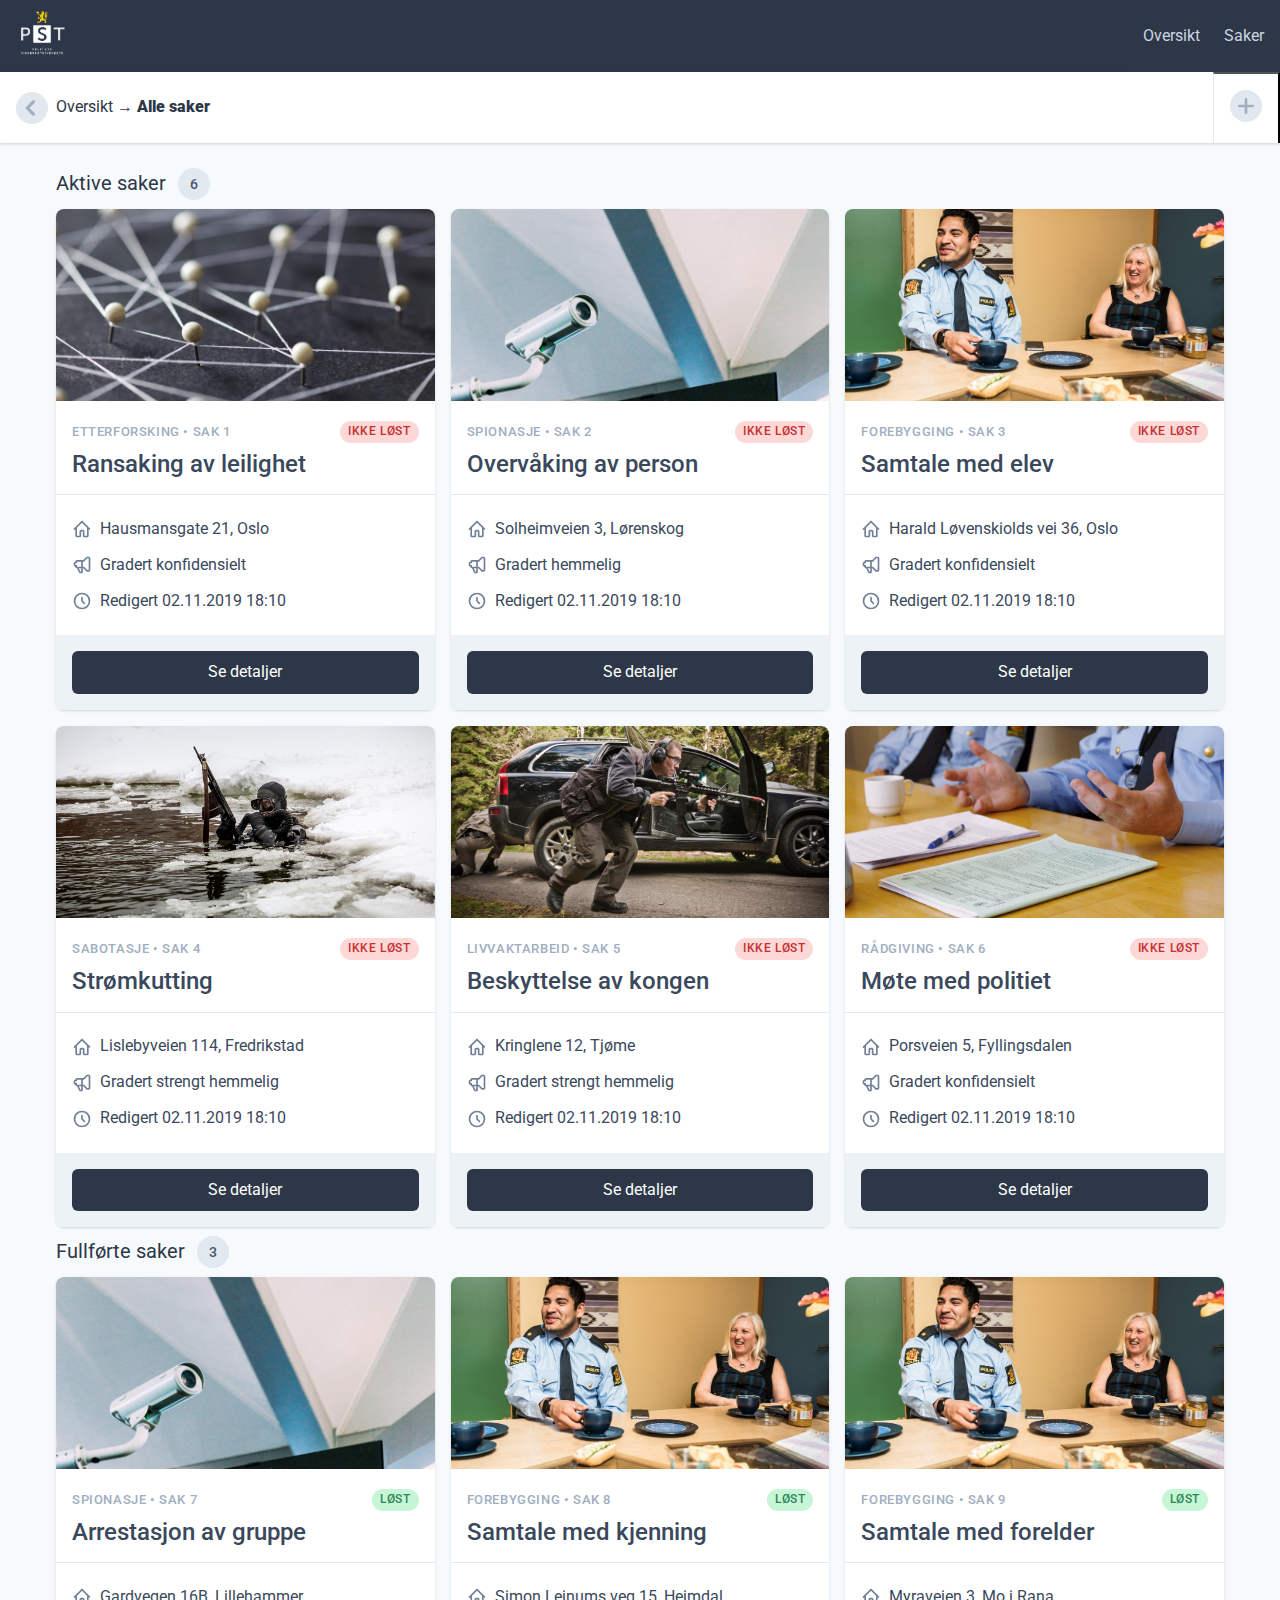
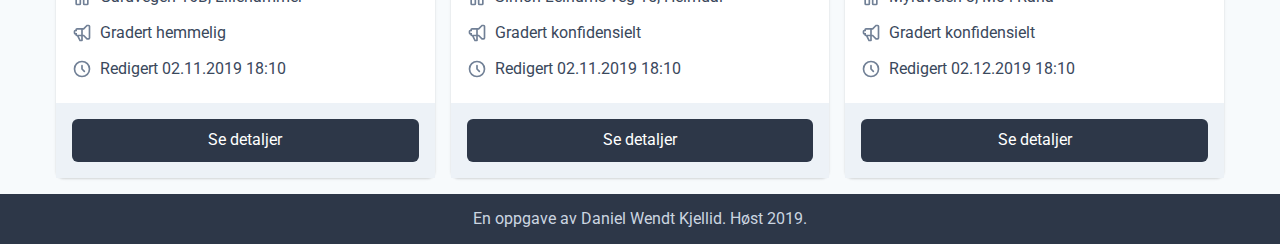
==== cards.html @ fc34767d "Startet adding function to cards.html" ====
<!DOCTYPE html>
<html lang="en">
    <head>
        <meta charset="UTF-8">
        <meta name="viewport" content="width=device-width, initial-scale=1.0">
        <meta http-equiv="X-UA-Compatible" content="ie=edge">
        <title>PST</title>
        <link href="https://fonts.googleapis.com/css?family=Roboto:400,500,700&display=swap" rel="stylesheet">
        <link rel="stylesheet" href="css/style.css">
        <script src="scripts/jquery.js"></script>
    </head>
    <body class="cases">
        <header class="header">
            <!-- navbar created by DOM -->
        </header>
        <main>
            <div class="toolbar flex items-center justify-between">

            </div>
            <section class="container">
                <div class="flex items-center">
                    <h1 class="section-title">Aktive saker</h1>
                    <span class="section-count count-not-solved"><!-- count created by DOM --></span>
                </div>
                <div id="not-solved" class="grid not-solved">
                    <!-- cards created by DOM -->
                </div>
            </section>
            <section class="container">
                <div class="flex items-center">
                    <h1 class="section-title">Fullførte saker</h1>
                    <span class="section-count count-solved"><!-- count created by DOM --></span>
                </div>
                <div id="solved" class="grid solved">
                    <!-- cards created by DOM -->
                </div>
            </section>
        </main>
        <footer class="footer">
            <!-- footer created by DOM -->
        </footer>
        <script type="module" defer src="template-loader.js"></script>
        <script type="module" defer src="init.js"></script>
        <script src="scripts/utilities/menuToggle.js"></script>
    </body>
</html>
---- css/style.css ----
/*! normalize.css v8.0.1 | MIT License | github.com/necolas/normalize.css */

/* Document
   ========================================================================== */

/**
 * 1. Correct the line height in all browsers.
 * 2. Prevent adjustments of font size after orientation changes in iOS.
 */

 html {
    line-height: 1.15; /* 1 */
    -webkit-text-size-adjust: 100%; /* 2 */
  }
  
  /* Sections
     ========================================================================== */
  
  /**
   * Remove the margin in all browsers.
   */
  
  body {
    margin: 0;
  }
  
  /**
   * Render the `main` element consistently in IE.
   */
  
  main {
    display: block;
  }
  
  /**
   * Correct the font size and margin on `h1` elements within `section` and
   * `article` contexts in Chrome, Firefox, and Safari.
   */
  
  h1 {
    font-size: 2em;
    margin: 0.67em 0;
  }
  
  /* Grouping content
     ========================================================================== */
  
  /**
   * 1. Add the correct box sizing in Firefox.
   * 2. Show the overflow in Edge and IE.
   */
  
  hr {
    box-sizing: content-box; /* 1 */
    height: 0; /* 1 */
    overflow: visible; /* 2 */
  }
  
  /**
   * 1. Correct the inheritance and scaling of font size in all browsers.
   * 2. Correct the odd `em` font sizing in all browsers.
   */
  
  pre {
    font-family: monospace, monospace; /* 1 */
    font-size: 1em; /* 2 */
  }
  
  /* Text-level semantics
     ========================================================================== */
  
  /**
   * Remove the gray background on active links in IE 10.
   */
  
  a {
    background-color: transparent;
  }
  
  /**
   * 1. Remove the bottom border in Chrome 57-
   * 2. Add the correct text decoration in Chrome, Edge, IE, Opera, and Safari.
   */
  
  abbr[title] {
    border-bottom: none; /* 1 */
    text-decoration: underline; /* 2 */
    text-decoration: underline dotted; /* 2 */
  }
  
  /**
   * Add the correct font weight in Chrome, Edge, and Safari.
   */
  
  b,
  strong {
    font-weight: bolder;
  }
  
  /**
   * 1. Correct the inheritance and scaling of font size in all browsers.
   * 2. Correct the odd `em` font sizing in all browsers.
   */
  
  code,
  kbd,
  samp {
    font-family: monospace, monospace; /* 1 */
    font-size: 1em; /* 2 */
  }
  
  /**
   * Add the correct font size in all browsers.
   */
  
  small {
    font-size: 80%;
  }
  
  /**
   * Prevent `sub` and `sup` elements from affecting the line height in
   * all browsers.
   */
  
  sub,
  sup {
    font-size: 75%;
    line-height: 0;
    position: relative;
    vertical-align: baseline;
  }
  
  sub {
    bottom: -0.25em;
  }
  
  sup {
    top: -0.5em;
  }
  
  /* Embedded content
     ========================================================================== */
  
  /**
   * Remove the border on images inside links in IE 10.
   */
  
  img {
    border-style: none;
  }
  
  /* Forms
     ========================================================================== */
  
  /**
   * 1. Change the font styles in all browsers.
   * 2. Remove the margin in Firefox and Safari.
   */
  
  button,
  input,
  optgroup,
  select,
  textarea {
    font-family: inherit; /* 1 */
    font-size: 100%; /* 1 */
    line-height: 1.15; /* 1 */
    margin: 0; /* 2 */
  }
  
  /**
   * Show the overflow in IE.
   * 1. Show the overflow in Edge.
   */
  
  button,
  input { /* 1 */
    overflow: visible;
  }
  
  /**
   * Remove the inheritance of text transform in Edge, Firefox, and IE.
   * 1. Remove the inheritance of text transform in Firefox.
   */
  
  button,
  select { /* 1 */
    text-transform: none;
  }
  
  /**
   * Correct the inability to style clickable types in iOS and Safari.
   */
  
  button,
  [type="button"],
  [type="reset"],
  [type="submit"] {
    -webkit-appearance: button;
  }
  
  /**
   * Remove the inner border and padding in Firefox.
   */
  
  button::-moz-focus-inner,
  [type="button"]::-moz-focus-inner,
  [type="reset"]::-moz-focus-inner,
  [type="submit"]::-moz-focus-inner {
    border-style: none;
    padding: 0;
  }
  
  /**
   * Restore the focus styles unset by the previous rule.
   */
  
  button:-moz-focusring,
  [type="button"]:-moz-focusring,
  [type="reset"]:-moz-focusring,
  [type="submit"]:-moz-focusring {
    outline: 1px dotted ButtonText;
  }
  
  /**
   * Correct the padding in Firefox.
   */
  
  fieldset {
    padding: 0.35em 0.75em 0.625em;
  }
  
  /**
   * 1. Correct the text wrapping in Edge and IE.
   * 2. Correct the color inheritance from `fieldset` elements in IE.
   * 3. Remove the padding so developers are not caught out when they zero out
   *    `fieldset` elements in all browsers.
   */
  
  legend {
    box-sizing: border-box; /* 1 */
    color: inherit; /* 2 */
    display: table; /* 1 */
    max-width: 100%; /* 1 */
    padding: 0; /* 3 */
    white-space: normal; /* 1 */
  }
  
  /**
   * Add the correct vertical alignment in Chrome, Firefox, and Opera.
   */
  
  progress {
    vertical-align: baseline;
  }
  
  /**
   * Remove the default vertical scrollbar in IE 10+.
   */
  
  textarea {
    overflow: auto;
  }
  
  /**
   * 1. Add the correct box sizing in IE 10.
   * 2. Remove the padding in IE 10.
   */
  
  [type="checkbox"],
  [type="radio"] {
    box-sizing: border-box; /* 1 */
    padding: 0; /* 2 */
  }
  
  /**
   * Correct the cursor style of increment and decrement buttons in Chrome.
   */
  
  [type="number"]::-webkit-inner-spin-button,
  [type="number"]::-webkit-outer-spin-button {
    height: auto;
  }
  
  /**
   * 1. Correct the odd appearance in Chrome and Safari.
   * 2. Correct the outline style in Safari.
   */
  
  [type="search"] {
    -webkit-appearance: textfield; /* 1 */
    outline-offset: -2px; /* 2 */
  }
  
  /**
   * Remove the inner padding in Chrome and Safari on macOS.
   */
  
  [type="search"]::-webkit-search-decoration {
    -webkit-appearance: none;
  }
  
  /**
   * 1. Correct the inability to style clickable types in iOS and Safari.
   * 2. Change font properties to `inherit` in Safari.
   */
  
  ::-webkit-file-upload-button {
    -webkit-appearance: button; /* 1 */
    font: inherit; /* 2 */
  }
  
  /* Interactive
     ========================================================================== */
  
  /*
   * Add the correct display in Edge, IE 10+, and Firefox.
   */
  
  details {
    display: block;
  }
  
  /*
   * Add the correct display in all browsers.
   */
  
  summary {
    display: list-item;
  }
  
  /* Misc
     ========================================================================== */
  
  /**
   * Add the correct display in IE 10+.
   */
  
  template {
    display: none;
  }
  
  /**
   * Add the correct display in IE 10.
   */
  
  [hidden] {
    display: none;
  }

body {
	background-color: #F7FAFC;
  font-family: 'Roboto', sans-serif;
}

label {
  color: #718096;
  display: block;
  font-size: 0.75rem;
  font-weight: 700;
  letter-spacing: 0.05rem;
  text-transform: uppercase;
  margin-bottom: 0.5rem;
}

input[type=text] {
  appearance: none;
  background-color: #EDF2F7;
  border: 1px solid #EDF2F7;
  border-radius: 4px;
  box-sizing: border-box;
  color: #4A5568;
  display: block;
  font-size: 1rem;
  padding-top: 0.5rem;
  padding-right: 0.75rem;
  padding-bottom: 0.5rem;
  padding-left: 0.75rem;
  line-height: 1.5;
}

input::placeholder {
  color: #718096;
}

input:focus {
  background-color: #FFFFFF;
  border: 1px solid #A0AEC0;
  outline: 0;
}

textarea {
  appearance: none;
  background-color: #EDF2F7;
  border: 1px solid #EDF2F7;
  border-radius: 4px;
  box-sizing: border-box;
  color: #4A5568;
  display: block;
  font-size: 1rem;
  padding-top: 0.5rem;
  padding-right: 0.75rem;
  padding-bottom: 0.5rem;
  padding-left: 0.75rem;
  line-height: 1.5;
}

textarea::placeholder {
  color: #718096;
}

select {
  background-color: #EDF2F7;
  background-image: url("data:image/svg+xml,%3csvg xmlns='http://www.w3.org/2000/svg' viewBox='0 0 24 24' fill='%23a0aec0'%3e%3cpath d='M15.3 9.3a1 1 0 0 1 1.4 1.4l-4 4a1 1 0 0 1-1.4 0l-4-4a1 1 0 0 1 1.4-1.4l3.3 3.29 3.3-3.3z'/%3e%3c/svg%3e");
    -webkit-appearance: none;
        -moz-appearance: none;
            appearance: none;
    -webkit-print-color-adjust: exact;
            color-adjust: exact;
  background-repeat: no-repeat;
  background-position: right 0.5rem center;
  background-size: 1.5em 1.5em;
  border: 1px solid #EDF2F7;
  border-radius: 4px;
  color: #4A5568;
  font-size: 1rem;
  line-height: 1.5;
  padding-top: 0.5rem;
  padding-right: 2.5rem;
  padding-bottom: 0.5rem;
  padding-left: 0.75rem;
}

select:focus {
  background-color: #FFFFFF;
  border: 1px solid #A0AEC0;
  outline: 0;
}

/* Utility classes
========================================================================== */

.hidden {
	display: none;
}

.block {
	display: block;
}

.flex {
	display: flex;
}

.justify-between {
	justify-content: space-between;
}

.justify-center {
	justify-content: center;
}

.justify-start {
	justify-content: start;
}

.justify-end {
	justify-content: end;
}

.items-center {
	align-items: center;
}

.items-start {
	align-items: flex-start;
}

.items-end {
	align-items: flex-end;
}

.w-1 {
  width: 100%;
}

.w-1\/2 {
  width: 50%;
}

.w-1\/3 {
  width: 33%;
}

.w-1\/4 {
  width: 25%;
}

.w-1\/5 {
  width: 20%;
}

.w-3\/4 {
  width: 75%;
}

.w-4\/5 {
  width: 80%;
}

.mr-2 {
  margin-right: 0.5rem;
}

.m-auto {
  margin: auto;
}

/* Head
========================================================================== */

/* header element */
.header {
	background-color: #2D3748;
  box-shadow: 0 1px 3px 0 rgba(0, 0, 0, 0.1), 0 1px 2px 0 rgba(0, 0, 0, 0.06);
}

/* item within header element */
.header-item {
	background-color: transparent;
	border: none;
	padding-left: 1rem;
	padding-right: 1rem;
	padding-top: 0.5rem;
	padding-bottom: 0.5rem;
}

/* logo */
.header-item .logo {
	height: auto;
	width: 3.25rem;
}

/* hamburger menu on small devices */
.header-item .menu-btn {
	height: auto;
	fill: #F7FAFC;
	width: 1.5rem;
}

/* nav element */
.nav {
	background-color: #2D3748;
	border-top: 1px solid #1A202C;
	box-shadow: 0 1px 3px 0 rgba(0, 0, 0, 0.1), 0 1px 2px 0 rgba(0, 0, 0, 0.06);
	padding: 1rem;
}

/* anchor element within nav element */
.nav a {
	color: #CBD5E0;
	text-decoration: none;
}

/* nav anchor hover */
.nav a:hover {
	color: #F7FAFC;
}

/* item within nav element */
.nav .nav-item {
	display: block;
	padding-top: 0.5rem;
	padding-bottom: 0.5rem;
}

/* tablet and up */
@media (min-width: 768px) {

  /* create header flex, and push content to each side */
	.header {
		display: flex;
    justify-content: space-between;
  }
  
  /* remove hamburger menu */
	.header-item .menu-btn {
		display: none;
	}

  /* create nav flex, center items vertically and remove border */
	.nav {
		align-items: center;
		display: flex;
		border-top: 0;
		box-shadow: none;
	}

  /* add margin for nav items */
	.nav .nav-item {
		margin-right: 1.5rem;
		padding: 0;
	}

  /* set active state for nav item */
	.nav .nav-item.active {
		color: #F7FAFC;
	}

  /* remove margin on nav items last child */
	.nav .nav-item:last-child {
		margin-right: 0;
	}
}

/* Body
========================================================================== */

/* create container for content */
.container {
  padding-left: 1rem;
  padding-right: 1rem;
}

.grid {
  display: grid;
  grid-template-columns: 1fr;
  grid-row-gap: 1rem;
}

.banner {
  box-shadow: 0 1px 3px 0 rgba(0, 0, 0, 0.1), 0 1px 2px 0 rgba(0, 0, 0, 0.06);
  height: 16rem;
  margin-bottom: 1rem;
}

.toolbar {
  background-color: #FFFFFF;
  box-shadow: 0 1px 3px 0 rgba(0, 0, 0, 0.1), 0 1px 2px 0 rgba(0, 0, 0, 0.06);
  margin-bottom: 1rem;
}

.breadcrumbs {
  padding-bottom: 1rem;
  padding-left: 1rem;
  padding-right: 1rem;
  padding-top: 1rem;
}

.breadcrumbs-previous {
  color: #2D3748;
  font-weight: 400;
  margin-left: 0.5rem;
}

.breadcrumbs-current {
  color: #2D3748;
  font-weight: 900;
  margin-left: 0.25rem;
}

.breadcrumbs-icn {
  height: 2rem;
  width: 2rem;
}

.breadcrumbs-icn circle {
  fill: #E2E8F0;
}

.breadcrumbs-icn path {
  fill: #A0AEC0;
}

.breadcrumbs-action {
  background-color: #FFFFFF;
  border-bottom: 0;
  border-left: 1px solid #E2E8F0;
  display: block;
  padding-bottom: 1rem;
  padding-left: 1rem;
  padding-right: 1rem;
  padding-top: 1rem;
}

/* styling of section title */
.section-title {
	color: #2D3748;
  font-size: 1.25rem;
  font-weight: 400;
}

.section-count {
  background-color: #E2E8F0;
  border-radius: 9999px;
  color: #4A5568;
  font-size: 0.875rem;
  font-weight: 500;
  margin-left: 0.75rem;
  padding-bottom: 0.5rem;
  padding-left: 0.75rem;
  padding-right: 0.75rem;
  padding-top: 0.5rem;
}

/* cards which represents cases */
.case-card {
	background-color: #FFFFFF;
	border-radius: 0.5rem;
	box-shadow: 0 1px 3px 0 rgba(0, 0, 0, 0.1), 0 1px 2px 0 rgba(0, 0, 0, 0.06);
}

/* image within care card */
.case-card-img {
	border-top-left-radius: 8px;
  border-top-right-radius: 8px;
  height: 12rem;
  object-fit: cover;
  width: 100%;
}

/* padding for case card content */
.case-card-content {
	padding: 1rem;
}

.case-card-content-status-negative {
  background-color: #FED7D7;
  border-radius: 9999px;
  color: #C53030;
  display: inline-block;
  font-size: 0.75rem;
  font-weight: 500;
  letter-spacing: 0.05em;
  margin-left: 0.5rem;
  padding-bottom: 0.25rem;
  padding-left: 0.5rem;
  padding-right: 0.5rem;
  padding-top: 0.25rem;
  text-transform: uppercase;
}

.case-card-content-status-positive {
  background-color: #C6F6D5;
  border-radius: 9999px;
  color: #2F855A;
  display: inline-block;
  font-size: 0.75rem;
  font-weight: 500;
  letter-spacing: 0.05em;
  margin-left: 0.5rem;
  padding-bottom: 0.25rem;
  padding-left: 0.5rem;
  padding-right: 0.5rem;
  padding-top: 0.25rem;
  text-transform: uppercase;
}

/* styling for type and case number */
.case-card-content-type {
	color: #A0AEC0;
	font-size: 0.825rem;
	font-weight: 500;
	letter-spacing: 0.6px;
	margin: 0;
	text-transform: uppercase;
}

/* styling for title within case card */
.case-card-content-title {
	color: #3A485C;
	font-size: 1.5rem !important;
	font-weight: 500;
	margin-top: 0.5rem;
	margin-bottom: 0;
}

/* styling for metadata container */
.case-card-meta {
	padding: 1rem;
	border-top: 1px solid #E2E8F0;
}

/* styling for each meta */
.case-card-meta-content {
	color: #3A485C;
	padding-top: 0.5rem;
	padding-bottom: 0.5rem;
}

/* metadata icon */
.case-card-meta-icn {
	fill: #718096;
	height: 1.25rem;
	margin-right: 0.5rem;
	width: auto;
}

/* styling for action container */
.case-card-action {
	background-color: #EDF2F7;
  padding: 1rem;
}

/* Show more details button */
.case-card-action-btn {
	background-color: #2D3748;
	border-radius: 6px;
  color: #FFFFFF;
  display: block;
  text-align: center;
  text-decoration: none;
	width: 100%;
	padding-top: 0.75rem;
  padding-bottom: 0.75rem;
}

.case-card-action-btn:hover {
  background-color: #1A202C;
}

/* Style disabled button for both CSS3 and CSS2 */
.case-card-action-btn:disabled:hover,
.case-card-action-btn[disabled]:hover {
  background-color: #2D3748;
}

.edit-form {
  background-color: #FFFFFF;
  border-radius: 6px;
  box-shadow: 0 1px 3px 0 rgba(0, 0, 0, 0.1), 0 1px 2px 0 rgba(0, 0, 0, 0.06);
  margin-bottom: 1rem;
  margin-top: 1rem;
}

.edit-form-img {
  border-top-left-radius: 8px;
  border-top-right-radius: 8px;
  height: 12rem;
  object-fit: cover;
  width: 100%;
}

.form-section {
  border-bottom: 1px solid #E2E8F0;
  padding: 1rem;
  margin-top: 0.75rem;
}

.form-group {
  margin-bottom: 1rem;
}

.edit-form-footer {
  background-color: #EDF2F7;
  padding: 1rem;
}

.edit-form-submit-btn {
	background-color: #2D3748;
	border-radius: 6px;
  color: #FFFFFF;
  display: block;
  text-align: center;
	width: 100%;
	padding-top: 0.75rem;
  padding-bottom: 0.75rem;
}

.modal-open {
  overflow: hidden;
}

.modal {
  background-color: rgba(0,0,0,0.4);
  left: 0;
  overflow: auto !important;
  top: 0;
  height: 100%;
  padding-top: 1rem;
  position: fixed;
  width: 100%;
}

.modal-content {
  background-color: #FFFFFF;
  border-radius: 6px;
  margin-bottom: 3rem;
  margin-left: 1rem;
  margin-right: 1rem;
  margin-top: auto;
}

.modal-header {
  padding: 1rem;
  border-bottom: 1px solid #E2E8F0;
}

.modal-header h1 {
  color: #2D3748;
  font-size: 1.25rem;
  font-weight: 400;
}

.modal-header-close-icn {
  height: 1.5rem;
  widows: 1.5rem;
}

.modal-header-close-icn path {
  fill: #A0AEC0;
}

.modal-footer {
  background-color: #EDF2F7;
  border-bottom-left-radius: 6px;
  border-bottom-right-radius: 6px;
  padding: 1rem; 
}

.modal-submit-btn {
  background-color: #2D3748;
  border-radius: 6px;
  color: #FFFFFF;
  display: block;
  text-align: center;
  width: 100%;
  padding-top: 0.75rem;
  padding-bottom: 0.75rem;
}

@media (min-width: 768px) {
  .container {
    padding-left: 2.5rem;
    padding-right: 2.5rem;
  }

  .grid {
    grid-template-columns: repeat(2, 1fr);
    grid-column-gap: 1rem;
  }

  .edit-form {
    margin-left: auto;
    margin-right: auto;
    margin-bottom: 2rem;
    margin-top: 2rem;
    width: 80%;
  }

  .misc-section {
    display: flex;
  }

  .grade-group {
    margin-right: 0.5rem;
    width: 50%;
  }

  .status-group {
    width: 50%;
  }

  .modal-content {
    margin-left: auto;
    margin-right: auto;
    width: 80%;
  }
}

@media (min-width: 1024px) {
  .container {
    padding-left: 3.5rem;
    padding-right: 3.5rem;
  }

  .grid {
    grid-template-columns: repeat(3, 1fr);
    grid-column-gap: auto;
  }

  .edit-form {
    margin-left: auto;
    margin-right: auto;
    margin-bottom: 2rem;
    margin-top: 2rem;
    width: 60%;
  }

  .modal-content {
    margin-left: auto;
    margin-right: auto;
    margin-top: 2rem;
    width: 60%;
  }
}

/* Foot
========================================================================== */

.footer {
	background-color: #2D3748;
	text-align: center;
  padding: 1rem;
  margin-top: 1rem
}

.footer span {
	color: #CBD5E0;
}
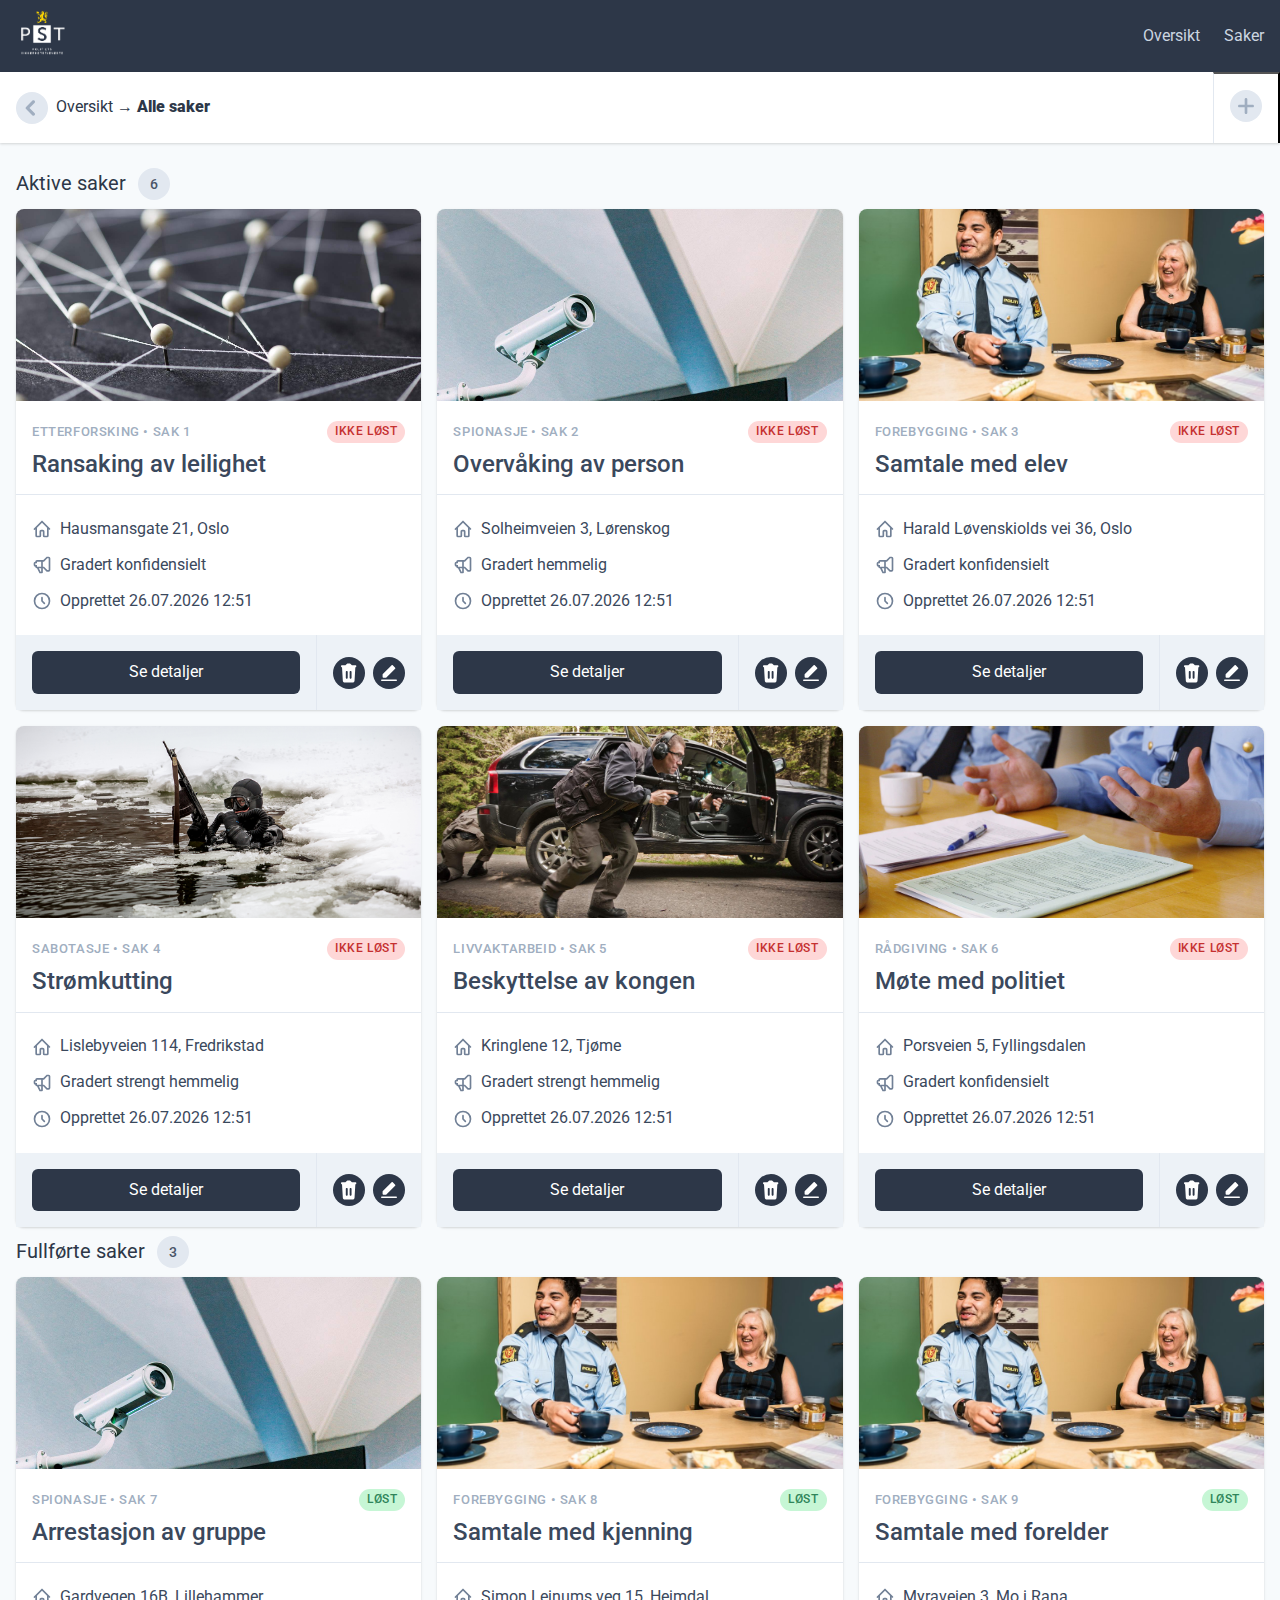
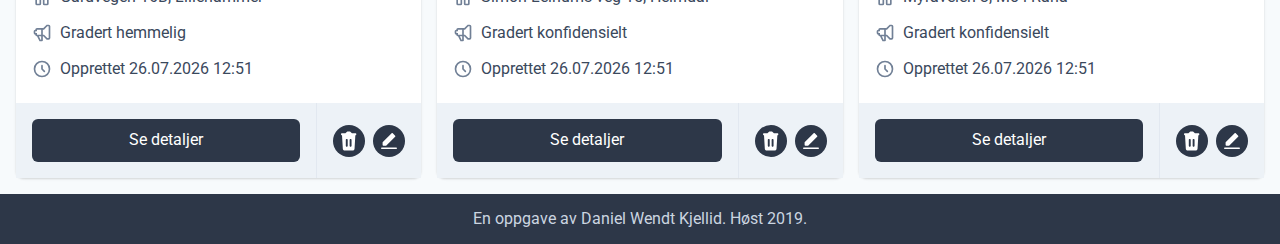
==== commit 34fc8a88: "Moved menuToggle() to a more logical place." ====
--- a/cards.html
+++ b/cards.html
@@ -41,6 +41,5 @@
         </footer>
         <script type="module" defer src="template-loader.js"></script>
         <script type="module" defer src="init.js"></script>
-        <script src="scripts/utilities/menuToggle.js"></script>
     </body>
 </html>--- a/css/style.css
+++ b/css/style.css
@@ -465,7 +465,11 @@
 }
 
 .justify-end {
-	justify-content: end;
+	justify-content: flex-end !important;
+}
+
+.justify-around {
+  justify-content: space-around;
 }
 
 .items-center {
@@ -514,6 +518,10 @@
 
 .m-auto {
   margin: auto;
+}
+
+.titanic {
+  float: none;
 }
 
 /* Head
@@ -585,15 +593,15 @@
   
   /* remove hamburger menu */
 	.header-item .menu-btn {
-		display: none;
-	}
+    display: none;
+  }
 
   /* create nav flex, center items vertically and remove border */
 	.nav {
 		align-items: center;
 		display: flex;
 		border-top: 0;
-		box-shadow: none;
+    box-shadow: none;
 	}
 
   /* add margin for nav items */
@@ -629,6 +637,7 @@
 }
 
 .banner {
+  background-color: #FFFFFF;
   box-shadow: 0 1px 3px 0 rgba(0, 0, 0, 0.1), 0 1px 2px 0 rgba(0, 0, 0, 0.06);
   height: 16rem;
   margin-bottom: 1rem;
@@ -659,17 +668,33 @@
   margin-left: 0.25rem;
 }
 
-.breadcrumbs-icn {
+.icn {
   height: 2rem;
   width: 2rem;
 }
 
-.breadcrumbs-icn circle {
+.icn circle {
   fill: #E2E8F0;
 }
 
-.breadcrumbs-icn path {
+.icn path {
   fill: #A0AEC0;
+}
+
+.icn rect {
+  fill: #A0AEC0;
+}
+
+.icn.actions-bar circle {
+  fill: #2D3748;
+}
+
+.icn.actions-bar path {
+  fill: #FFFFFF;
+}
+
+.icn.actions-bar rect {
+  fill: #FFFFFF;
 }
 
 .breadcrumbs-action {
@@ -798,7 +823,20 @@
 
 /* styling for action container */
 .case-card-action {
-	background-color: #EDF2F7;
+  background-color: #EDF2F7;
+}
+
+.case-card-action-container {
+  background-color: #EDF2F7;
+  padding: 1rem;
+}
+
+.case-card-action-btn-container {
+  border-right: 1px solid #E2E8F0;
+  padding: 1rem;
+}
+
+.case-card-action-icn-container {
   padding: 1rem;
 }
 
@@ -825,6 +863,15 @@
   background-color: #2D3748;
 }
 
+.actions-btn {
+  padding: 0;
+}
+
+.form-meta-text {
+  color: #718096;
+  font-style: italic;
+}
+
 .edit-form {
   background-color: #FFFFFF;
   border-radius: 6px;
@@ -930,10 +977,6 @@
 }
 
 @media (min-width: 768px) {
-  .container {
-    padding-left: 2.5rem;
-    padding-right: 2.5rem;
-  }
 
   .grid {
     grid-template-columns: repeat(2, 1fr);
@@ -969,10 +1012,6 @@
 }
 
 @media (min-width: 1024px) {
-  .container {
-    padding-left: 3.5rem;
-    padding-right: 3.5rem;
-  }
 
   .grid {
     grid-template-columns: repeat(3, 1fr);
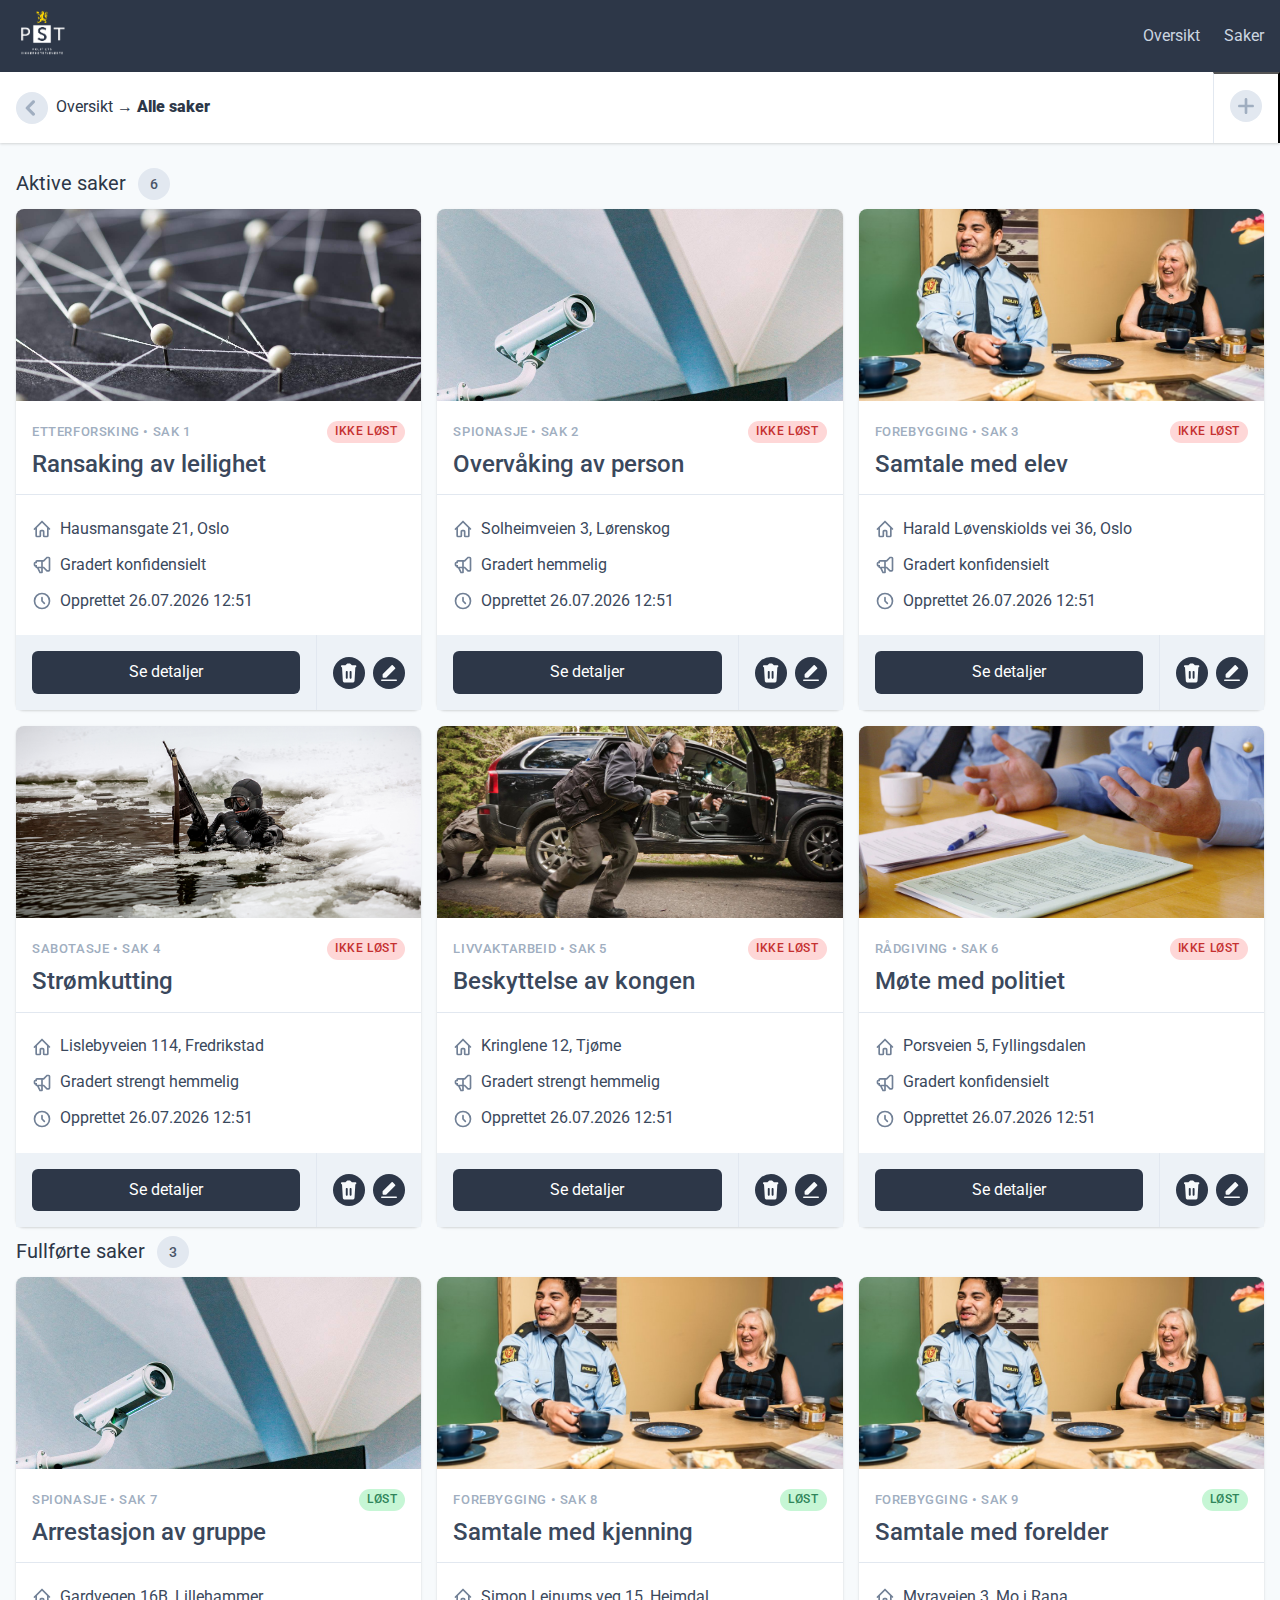
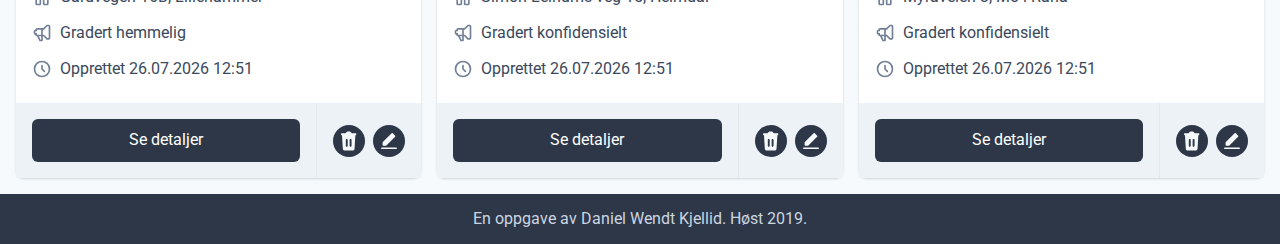
==== commit ef955b5a: "Fixed menu bug" ====
--- a/cards.html
+++ b/cards.html
@@ -14,8 +14,9 @@
             <!-- navbar created by DOM -->
         </header>
         <main>
+            <!-- toolbar displayed on top of screen contining breadcrumbs and action buttons -->
             <div class="toolbar flex items-center justify-between">
-
+                <!-- created by DOM -->
             </div>
             <section class="container">
                 <div class="flex items-center">
@@ -41,5 +42,18 @@
         </footer>
         <script type="module" defer src="template-loader.js"></script>
         <script type="module" defer src="init.js"></script>
+        <script>
+            function toggleMenu() {
+
+                /* conditional check to figure out wheter to add or remove 'hidden' and replacing it with 'block', or the other way around */
+                if ($('nav.nav').hasClass('hidden')) {
+                    $('nav.nav').removeClass('hidden');
+                    $('nav.nav').addClass('block');
+                } else {
+                    $('nav.nav').removeClass('block');
+                    $('nav.nav').addClass('hidden');
+                }
+            }
+        </script>
     </body>
 </html>--- a/css/style.css
+++ b/css/style.css
@@ -1,3 +1,25 @@
+/* DOCUMENT INFORMATION
+	- Document: PST Theme
+	- Version:  1.2.1
+	- Author:   Daniel Wendt Kjellid
+*/
+
+/* CSS DIRECTORY
+	1. Normalize
+	2. Base > x
+  3. Utility > x
+  4. Header > 375px
+  6. Hedaer > 768px
+  5. Body > 375px
+  6. Body > 768px
+  7. Body > 1024px
+  8. Footer
+*/
+
+/* ==========================================================================
+** NORMALIZE > X
+** ========================================================================== */
+
 /*! normalize.css v8.0.1 | MIT License | github.com/necolas/normalize.css */
 
 /* Document
@@ -348,9 +370,20 @@
     display: none;
   }
 
+/* ==========================================================================
+** Base > X
+** ========================================================================== */
+
 body {
 	background-color: #F7FAFC;
   font-family: 'Roboto', sans-serif;
+}
+
+button[type=button] {
+  border: none;
+  background-color: transparent;
+  cursor: pointer;
+  padding: 0;
 }
 
 label {
@@ -437,8 +470,9 @@
   outline: 0;
 }
 
-/* Utility classes
-========================================================================== */
+/* ==========================================================================
+** Utilitclasses > X
+** ========================================================================== */
 
 .hidden {
 	display: none;
@@ -524,8 +558,19 @@
   float: none;
 }
 
-/* Head
-========================================================================== */
+/* ==========================================================================
+** HEADER > 375px
+** ========================================================================== */
+
+/**************************************************************************
+* Header (> 375px): A - G
+/**************************************************************************/ 
+
+/* no classes */
+
+/**************************************************************************
+* Header (> 375px): H
+/**************************************************************************/ 
 
 /* header element */
 .header {
@@ -552,9 +597,20 @@
 /* hamburger menu on small devices */
 .header-item .menu-btn {
 	height: auto;
-	fill: #F7FAFC;
+  fill: #F7FAFC;
+  padding: 1rem;
 	width: 1.5rem;
 }
+
+/**************************************************************************
+* Header (> 375px): I - M
+/**************************************************************************/
+
+/* no classes */
+
+/**************************************************************************
+* Header (> 375px): N
+/**************************************************************************/ 
 
 /* nav element */
 .nav {
@@ -582,8 +638,27 @@
 	padding-bottom: 0.5rem;
 }
 
-/* tablet and up */
+/**************************************************************************
+* Header (> 375px): O - Z
+/**************************************************************************/
+
+/* no classes */
+
+/* ==========================================================================
+** HEADER > 768px
+** ========================================================================== */
+
 @media (min-width: 768px) {
+
+  /**************************************************************************
+  * Header (> 768px): A - G
+  /**************************************************************************/
+
+  /* no classes */
+
+  /**************************************************************************
+  * Header (> 768px): H
+  /**************************************************************************/
 
   /* create header flex, and push content to each side */
 	.header {
@@ -595,6 +670,16 @@
 	.header-item .menu-btn {
     display: none;
   }
+
+  /**************************************************************************
+  * Header (> 768px): I - M
+  /**************************************************************************/
+
+  /* no classes */
+
+  /**************************************************************************
+  * Header (> 768px): N
+  /**************************************************************************/
 
   /* create nav flex, center items vertically and remove border */
 	.nav {
@@ -618,37 +703,162 @@
   /* remove margin on nav items last child */
 	.nav .nav-item:last-child {
 		margin-right: 0;
-	}
-}
-
-/* Body
-========================================================================== */
-
-/* create container for content */
-.container {
-  padding-left: 1rem;
-  padding-right: 1rem;
-}
-
-.grid {
-  display: grid;
-  grid-template-columns: 1fr;
-  grid-row-gap: 1rem;
-}
-
-.banner {
-  background-color: #FFFFFF;
-  box-shadow: 0 1px 3px 0 rgba(0, 0, 0, 0.1), 0 1px 2px 0 rgba(0, 0, 0, 0.06);
-  height: 16rem;
-  margin-bottom: 1rem;
-}
-
-.toolbar {
-  background-color: #FFFFFF;
-  box-shadow: 0 1px 3px 0 rgba(0, 0, 0, 0.1), 0 1px 2px 0 rgba(0, 0, 0, 0.06);
-  margin-bottom: 1rem;
-}
-
+  }
+  
+  /**************************************************************************
+  * Header (> 768px): O - Z
+  /**************************************************************************/
+
+  /* no classes */
+}
+
+/* ==========================================================================
+** BODY > 375px
+** ========================================================================== */
+
+/**************************************************************************
+* Body (> 375px): A
+/**************************************************************************/
+
+/* no classes */
+
+/**************************************************************************
+* Body (> 375px): B
+**************************************************************************/
+
+/* annimation for fading in banner items */
+.banner-animation {
+  animation-name: fadeIn;
+  animation-duration: 1s;
+  animation-timing-function: ease-out;
+  animation-delay: 0s;
+  animation-direction: alternate;
+  animation-iteration-count: initial;
+}
+
+/* styling for the next and previous slider button container */
+.banner-btns {
+  align-items: center;
+  display: flex;
+  justify-content: space-between;
+  position: absolute;
+  top: 40%;
+  width: 100%;
+}
+
+/* styrling for the button itself */
+.banner-btns button {
+  cursor: pointer;
+  height: 2.5rem;
+  transition: 0.8s ease;
+  width: 2.5rem;
+}
+
+/* styling for circle surrounding chevron */
+.banner-btns button circle {
+  fill: #E2E8F0;
+}
+
+/* styling for chevron istelf */
+.banner-btns button path {
+  fill: #A0AEC0;
+}
+
+/* styling for icon circle hover state */
+.banner-btns button circle:hover {
+  fill: #CBD5E0;
+}
+
+/* styling for icon hover state */
+.banner-btns button path:hover {
+  fill: #718096;
+}
+
+/* styling for banner container */
+.banner-container {
+  background-color: #f6f9fc;
+  height: 13rem;
+  margin: auto;
+  position: relative;
+  width: 100%;
+}
+
+/* styling for the dots beneth slider container */
+.banner-dots {
+  align-items: center;
+  bottom: 1.5rem;
+  display: flex;
+  justify-content: center;
+  position: absolute;
+  width: 100%;
+}
+
+/* styling for dot itself */
+.banner-dots .dot {
+  background-color: #CBD5E0;
+  border-radius: 9999px;
+  height: 1rem;
+  opacity: .6;
+  margin-right: 0.5rem;
+  width: 1rem;
+}
+
+/* change margin on last dot */
+.banner-dots .dot.current:last-child {
+  margin-right: 0;
+}
+
+/* styling for current and hover state */
+.banner-dots .dot.current:hover,
+.banner-dots .dot.current {
+  background-color: #718096;
+}
+
+/* setting height of slide item */
+.banner-slide {
+  height: 100%;
+}
+
+/* styling for caption container */
+.banner-slide .banner-caption {
+  align-items: center;
+  display: flex;
+  justify-content: center;
+  position: absolute;
+  text-align: center;
+  top: 35%;
+  width: 100%;
+}
+
+/* styling for caption itself */
+.banner-slide .banner-caption h1{
+  background-color: rgba(0,0,0,0.3);
+  color: #FFFFFF;
+  font-size: 1.5rem;
+  text-align: center;
+  margin: 0;
+  padding: 1rem;
+}
+
+/* styling for image */
+.banner-slide .banner-img {
+  height: 13rem;
+  object-fit: cover;
+  width: 100%;
+}
+
+/* definition of animation fadeIn which is used to fade in banner slider elements */
+@keyframes fadeIn {
+  from {
+      transform: translate3d(-99%, 0, 0);
+    }
+
+    to {
+      transform: translate3d(0, 0, 0);
+    }
+}
+
+/* breadcrumb container styling, adding padding */
 .breadcrumbs {
   padding-bottom: 1rem;
   padding-left: 1rem;
@@ -656,47 +866,7 @@
   padding-top: 1rem;
 }
 
-.breadcrumbs-previous {
-  color: #2D3748;
-  font-weight: 400;
-  margin-left: 0.5rem;
-}
-
-.breadcrumbs-current {
-  color: #2D3748;
-  font-weight: 900;
-  margin-left: 0.25rem;
-}
-
-.icn {
-  height: 2rem;
-  width: 2rem;
-}
-
-.icn circle {
-  fill: #E2E8F0;
-}
-
-.icn path {
-  fill: #A0AEC0;
-}
-
-.icn rect {
-  fill: #A0AEC0;
-}
-
-.icn.actions-bar circle {
-  fill: #2D3748;
-}
-
-.icn.actions-bar path {
-  fill: #FFFFFF;
-}
-
-.icn.actions-bar rect {
-  fill: #FFFFFF;
-}
-
+/* breadcrumb actions button container */
 .breadcrumbs-action {
   background-color: #FFFFFF;
   border-bottom: 0;
@@ -708,25 +878,23 @@
   padding-top: 1rem;
 }
 
-/* styling of section title */
-.section-title {
-	color: #2D3748;
-  font-size: 1.25rem;
+/* adds bold text to current page */
+.breadcrumbs-current {
+  color: #2D3748;
+  font-weight: 900;
+  margin-left: 0.25rem;
+}
+
+/* adds color and margin to previous site */
+.breadcrumbs-previous {
+  color: #2D3748;
   font-weight: 400;
-}
-
-.section-count {
-  background-color: #E2E8F0;
-  border-radius: 9999px;
-  color: #4A5568;
-  font-size: 0.875rem;
-  font-weight: 500;
-  margin-left: 0.75rem;
-  padding-bottom: 0.5rem;
-  padding-left: 0.75rem;
-  padding-right: 0.75rem;
-  padding-top: 0.5rem;
-}
+  margin-left: 0.5rem;
+}
+
+/**************************************************************************
+* Body (> 375px): C
+/**************************************************************************/
 
 /* cards which represents cases */
 .case-card {
@@ -735,7 +903,7 @@
 	box-shadow: 0 1px 3px 0 rgba(0, 0, 0, 0.1), 0 1px 2px 0 rgba(0, 0, 0, 0.06);
 }
 
-/* image within care card */
+/* image within case card */
 .case-card-img {
 	border-top-left-radius: 8px;
   border-top-right-radius: 8px;
@@ -749,6 +917,7 @@
 	padding: 1rem;
 }
 
+/* styling if the case card has status "Ikke løst" */
 .case-card-content-status-negative {
   background-color: #FED7D7;
   border-radius: 9999px;
@@ -765,6 +934,7 @@
   text-transform: uppercase;
 }
 
+/* styling if the case card has status "Løst" */
 .case-card-content-status-positive {
   background-color: #C6F6D5;
   border-radius: 9999px;
@@ -826,21 +996,24 @@
   background-color: #EDF2F7;
 }
 
+/* styling for the bottom part of the case card, containg the "Se detaljer" and delete/edit button */
 .case-card-action-container {
   background-color: #EDF2F7;
   padding: 1rem;
 }
 
+/* styling for container contianing "Se detaljer" button */
 .case-card-action-btn-container {
   border-right: 1px solid #E2E8F0;
   padding: 1rem;
 }
 
+/* styling for container containing delete and edit button */
 .case-card-action-icn-container {
   padding: 1rem;
 }
 
-/* Show more details button */
+/* Styling for "Se detaljer" button/anchor */
 .case-card-action-btn {
 	background-color: #2D3748;
 	border-radius: 6px;
@@ -853,6 +1026,7 @@
   padding-bottom: 0.75rem;
 }
 
+/* hover effect for "Se detaljer" button */
 .case-card-action-btn:hover {
   background-color: #1A202C;
 }
@@ -863,15 +1037,28 @@
   background-color: #2D3748;
 }
 
-.actions-btn {
-  padding: 0;
-}
-
-.form-meta-text {
-  color: #718096;
-  font-style: italic;
-}
-
+/* create container for content */
+.container {
+  padding-left: 1rem;
+  padding-right: 1rem;
+}
+
+/* adds padding to section tags */
+.cases-section {
+  padding-top: 1.5rem;
+}
+
+/**************************************************************************
+* Body (> 375px): D
+***************************************************************************/
+
+/* no classes */
+
+/**************************************************************************
+* Body (> 375px): E
+***************************************************************************/
+
+/* container for edit form */
 .edit-form {
   background-color: #FFFFFF;
   border-radius: 6px;
@@ -880,6 +1067,7 @@
   margin-top: 1rem;
 }
 
+/* container for edit form image */
 .edit-form-img {
   border-top-left-radius: 8px;
   border-top-right-radius: 8px;
@@ -888,21 +1076,13 @@
   width: 100%;
 }
 
-.form-section {
-  border-bottom: 1px solid #E2E8F0;
-  padding: 1rem;
-  margin-top: 0.75rem;
-}
-
-.form-group {
-  margin-bottom: 1rem;
-}
-
+/* styling for the bottom part of the edit form, containg the "Lagre" button */
 .edit-form-footer {
   background-color: #EDF2F7;
   padding: 1rem;
 }
 
+/* styling for the "Lagre" button itself */
 .edit-form-submit-btn {
 	background-color: #2D3748;
 	border-radius: 6px;
@@ -914,10 +1094,127 @@
   padding-bottom: 0.75rem;
 }
 
+/**************************************************************************
+* Body (> 375px): F
+***************************************************************************/
+
+/* styling for displaying image within form */
+.form-address-img {
+  border-radius: 8px;
+  box-shadow: 0 1px 3px 0 rgba(0, 0, 0, 0.1), 0 1px 2px 0 rgba(0, 0, 0, 0.06);
+  height: 10rem;
+  object-fit: cover;
+  width: 100%;
+}
+
+.form-criminal-section {
+  display: flex;
+}
+
+.form-criminal-img {
+  border: 1px solid #CBD5E0;
+  border-radius: 9999px;
+  height: 4.5rem;
+  object-fit: cover;
+  margin-right: 0.5rem;
+  width: 4.5rem;
+}
+
+/* styling for "Kort ble opprettet xx.xx.xxxx xx:xx" at the end of forms */
+.form-meta-text {
+  color: #718096;
+  font-style: italic;
+  margin-top: 0.5rem;
+}
+
+/* container for form sections */
+.form-section {
+  border-bottom: 1px solid #E2E8F0;
+  padding: 1rem;
+  margin-top: 0.75rem;
+}
+
+/* container for form groups */
+.form-group {
+  margin-bottom: 1rem;
+}
+
+/**************************************************************************
+* Body (> 375px): G
+***************************************************************************/
+
+/* grid for displaying cards, taking up the entire screen on small devices */
+.grid {
+  display: grid;
+  grid-template-columns: 1fr;
+  grid-row-gap: 1rem;
+}
+
+/**************************************************************************
+* Body (> 375px): H
+***************************************************************************/
+
+/* no classes */
+
+/**************************************************************************
+* Body (> 375px): I
+***************************************************************************/
+
+/* default sizing for icons */
+.icn {
+  height: 2rem;
+  width: 2rem;
+}
+
+/* adds color to the circle element of an svg */
+.icn circle {
+  fill: #E2E8F0;
+}
+
+/* adds color to the icon itself */
+.icn path,
+.icn rect {
+  fill: #A0AEC0;
+}
+
+/* adds color to the circle element of an svg */
+.icn.actions-bar circle {
+  fill: #2D3748;
+}
+
+/* hover state for circle sorounding icon */
+.icn.actions-bar circle:hover {
+  fill: #1A202C;
+}
+
+/* adds color to the icon itself */
+.icn.actions-bar path,
+.icn.actions-bar rect {
+  fill: #F7FAFC;
+}
+
+/* hover state for icon inside circle */
+.icn.actions-bar path:hover,
+.icn.actions-bar rect:hover {
+  fill: #FFFFFF;
+}
+
+/**************************************************************************
+* Body (> 375px): J - L
+***************************************************************************/
+
+/* no classes */
+
+/**************************************************************************
+* Body (> 375px): M
+***************************************************************************/
+
+/* sets overflow hidden to body when modal is open to prevent that background is scrollable */
 .modal-open {
   overflow: hidden;
 }
 
+/* styling for modal background, adding a dark tint */
 .modal {
   background-color: rgba(0,0,0,0.4);
   left: 0;
@@ -929,6 +1226,7 @@
   width: 100%;
 }
 
+/* container and styling for the modal itself */
 .modal-content {
   background-color: #FFFFFF;
   border-radius: 6px;
@@ -938,26 +1236,31 @@
   margin-top: auto;
 }
 
+/* container for header of modal */
 .modal-header {
   padding: 1rem;
   border-bottom: 1px solid #E2E8F0;
 }
 
+/* styling for modal heading */
 .modal-header h1 {
   color: #2D3748;
   font-size: 1.25rem;
   font-weight: 400;
 }
 
+/* sizing for "x" icon for closing modal */
 .modal-header-close-icn {
   height: 1.5rem;
   widows: 1.5rem;
 }
 
+/* adding color to the path of the svg */
 .modal-header-close-icn path {
   fill: #A0AEC0;
 }
 
+/* addong styling to the bottom part of the modal usualy containing a button */
 .modal-footer {
   background-color: #EDF2F7;
   border-bottom-left-radius: 6px;
@@ -965,6 +1268,7 @@
   padding: 1rem; 
 }
 
+/* styling for modal action button */
 .modal-submit-btn {
   background-color: #2D3748;
   border-radius: 6px;
@@ -976,13 +1280,71 @@
   padding-bottom: 0.75rem;
 }
 
+/**************************************************************************
+* Body (> 375px): N - R
+***************************************************************************/
+
+/* no classes */
+
+/**************************************************************************
+* Body (> 375px): S
+***************************************************************************/
+
+/* styling of section title */
+.section-title {
+	color: #2D3748;
+  font-size: 1.25rem;
+  font-weight: 400;
+}
+
+/* styling for pill containing amount of cases */
+.section-count {
+  background-color: #E2E8F0;
+  border-radius: 9999px;
+  color: #4A5568;
+  font-size: 0.875rem;
+  font-weight: 500;
+  margin-left: 0.75rem;
+  padding-bottom: 0.5rem;
+  padding-left: 0.75rem;
+  padding-right: 0.75rem;
+  padding-top: 0.5rem;
+}
+
+/**************************************************************************
+* Body (> 375px): T
+***************************************************************************/
+
+/* styling for toolbar bellow header. Contains breadcrumbs and action buttons */
+.toolbar {
+  background-color: #FFFFFF;
+  box-shadow: 0 1px 3px 0 rgba(0, 0, 0, 0.1), 0 1px 2px 0 rgba(0, 0, 0, 0.06);
+  margin-bottom: 1rem;
+}
+
+/**************************************************************************
+* Body (> 375px): U - Z
+***************************************************************************/
+
+/* no classes */
+
+/* ==========================================================================
+** BODY > 768px
+** ========================================================================== */
+
 @media (min-width: 768px) {
 
-  .grid {
-    grid-template-columns: repeat(2, 1fr);
-    grid-column-gap: 1rem;
-  }
-
+  /**************************************************************************
+  * Body (> 768px): A - D
+  ***************************************************************************/
+
+  /* no classes */
+
+  /**************************************************************************
+  * Body (> 768px): E
+  ***************************************************************************/
+
+  /* change edit for so its only 80% of the page, and centered */
   .edit-form {
     margin-left: auto;
     margin-right: auto;
@@ -991,33 +1353,83 @@
     width: 80%;
   }
 
-  .misc-section {
-    display: flex;
-  }
-
+  /**************************************************************************
+  * Body (> 768px): F
+  ***************************************************************************/
+
+  /* no classes */
+
+  /**************************************************************************
+  * Body (> 768px): G
+  ***************************************************************************/
+
+  /* change grid to fill width with two fractions instead of one */
+  .grid {
+    grid-template-columns: repeat(2, 1fr);
+    grid-column-gap: 1rem;
+  }
+
+  /* move grade group in form next to status instead of under */
   .grade-group {
     margin-right: 0.5rem;
     width: 50%;
   }
 
-  .status-group {
-    width: 50%;
-  }
-
+  /**************************************************************************
+  * Body (> 768px): H - L
+  ***************************************************************************/
+
+  /* no classes */
+
+  /**************************************************************************
+  * Body (> 768px): M
+  ***************************************************************************/
+
+  /* place grade group and section group next to each other on larger devices */
+  .misc-section {
+    display: flex;
+  }
+
+  /* change edit for so its only 80% of the page, and centered */
   .modal-content {
     margin-left: auto;
     margin-right: auto;
     width: 80%;
   }
-}
+
+  /**************************************************************************
+  * Body (> 768px): N - R
+  ***************************************************************************/
+
+  /* no classes */
+
+  /**************************************************************************
+  * Body (> 768px): S
+  ***************************************************************************/
+  
+  /* place status group and section group next to each other on larger devices */
+  .status-group {
+    width: 50%;
+  }
+}
+
+/* ==========================================================================
+** BODY > 1024px
+** ========================================================================== */
 
 @media (min-width: 1024px) {
 
-  .grid {
-    grid-template-columns: repeat(3, 1fr);
-    grid-column-gap: auto;
-  }
-
+  /**************************************************************************
+  * Body (> 1024px): A - D
+  ***************************************************************************/
+
+  /* no classes */
+
+  /**************************************************************************
+  * Body (> 1024px): E
+  ***************************************************************************/
+
+  /* make form 60% of width and center it */
   .edit-form {
     margin-left: auto;
     margin-right: auto;
@@ -1026,16 +1438,48 @@
     width: 60%;
   }
 
+  /**************************************************************************
+  * Body (> 1024px): F
+  ***************************************************************************/
+
+  /* no classes */
+
+  /**************************************************************************
+  * Body (> 1024px): G
+  ***************************************************************************/
+
+  /* make grid fill width with 3 fractions */
+  .grid {
+    grid-template-columns: repeat(3, 1fr);
+    grid-column-gap: auto;
+  }
+
+  /**************************************************************************
+  * Body (> 1024px): H - L
+  ***************************************************************************/
+
+  /* no classes */
+
+  /**************************************************************************
+  * Body (> 1024px): M
+  ***************************************************************************/
+
+  /* make model 60% of width and center it */
   .modal-content {
     margin-left: auto;
     margin-right: auto;
     margin-top: 2rem;
     width: 60%;
   }
-}
-
-/* Foot
-========================================================================== */
+
+  /**************************************************************************
+  * Body (> 1024px): N - Z
+  ***************************************************************************/
+}
+
+/* ==========================================================================
+** Footer > *
+** ========================================================================== */
 
 .footer {
 	background-color: #2D3748;
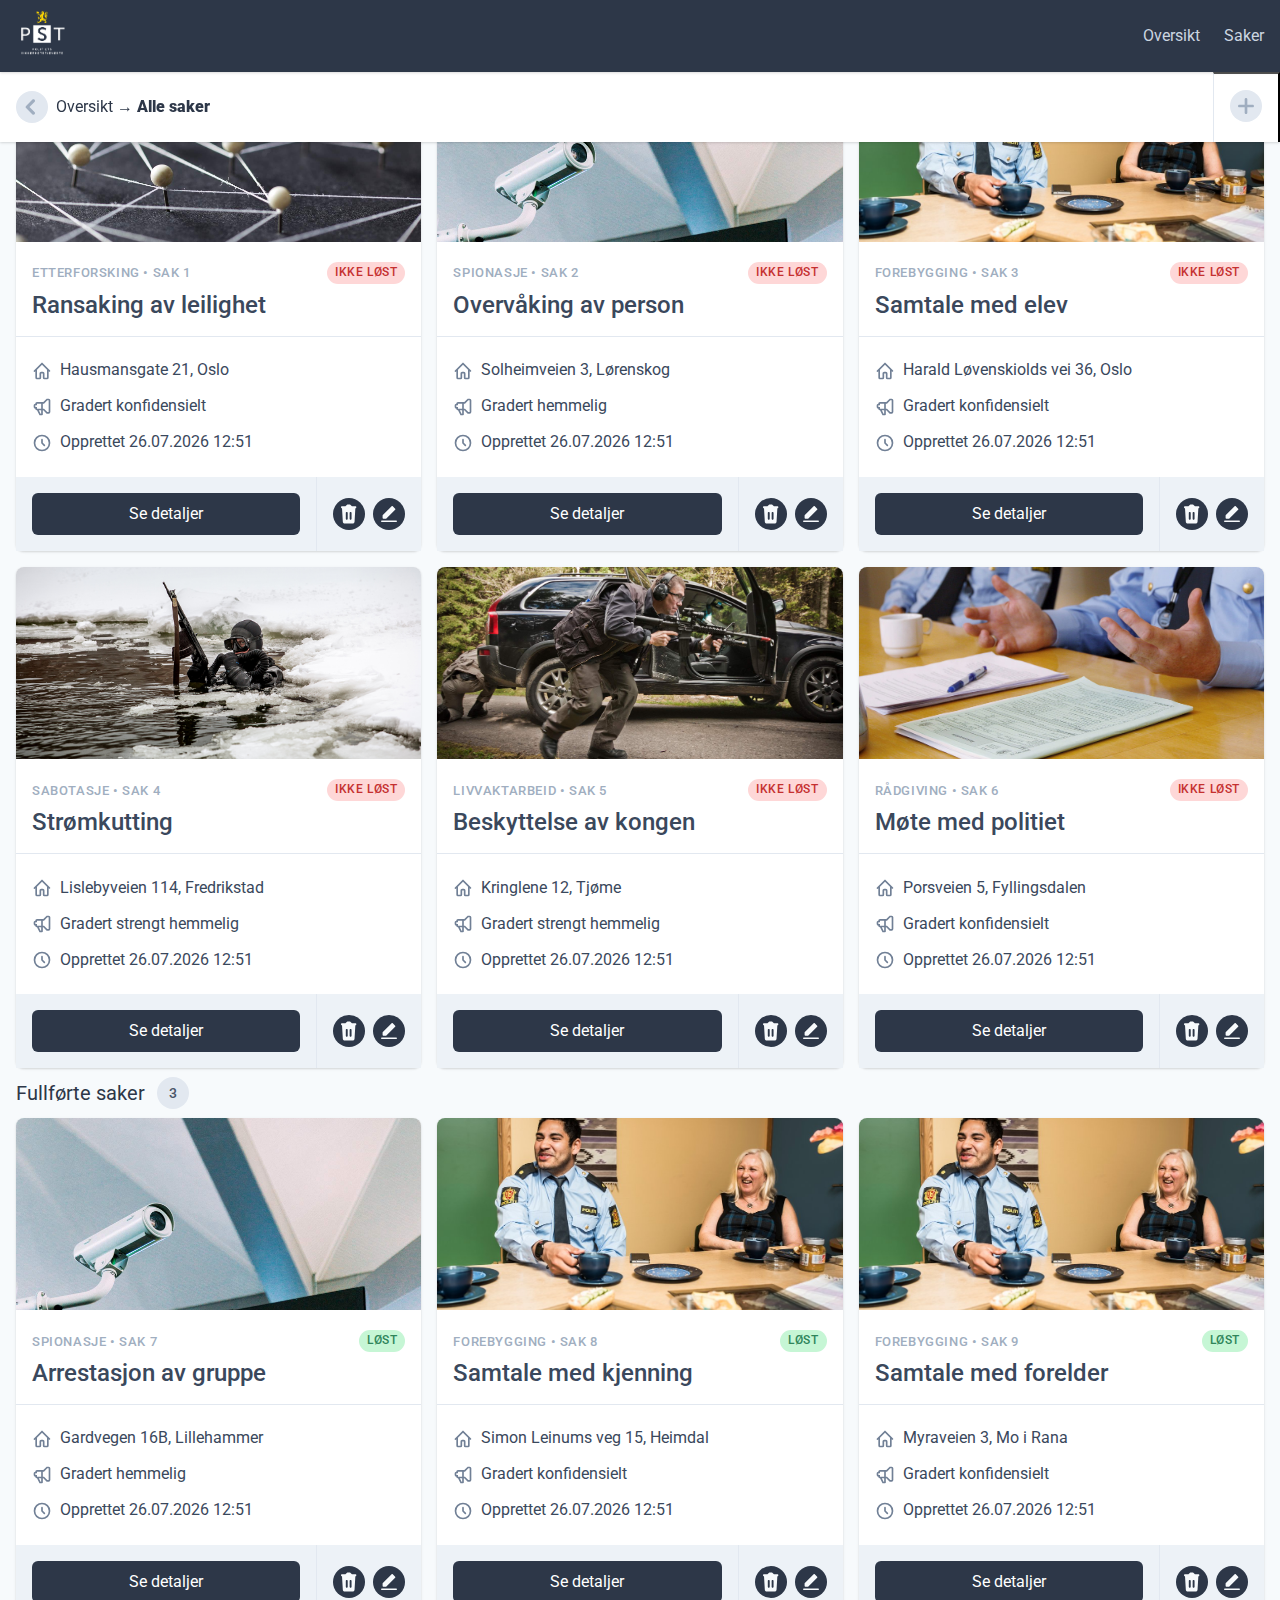
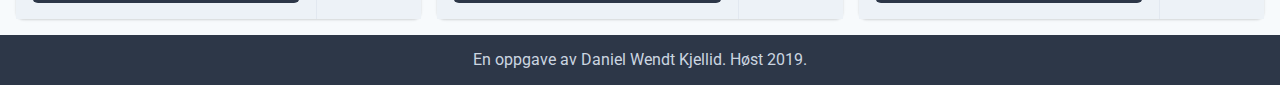
==== commit 477a0fb6: "Fixed to header" ====
--- a/cards.html
+++ b/cards.html
@@ -13,11 +13,11 @@
         <header class="header">
             <!-- navbar created by DOM -->
         </header>
-        <main>
-            <!-- toolbar displayed on top of screen contining breadcrumbs and action buttons -->
-            <div class="toolbar flex items-center justify-between">
+        <!-- toolbar displayed on top of screen contining breadcrumbs and action buttons -->
+        <div class="toolbar flex items-center justify-between">
                 <!-- created by DOM -->
             </div>
+        <main>
             <section class="container">
                 <div class="flex items-center">
                     <h1 class="section-title">Aktive saker</h1>
--- a/css/style.css
+++ b/css/style.css
@@ -470,6 +470,10 @@
   outline: 0;
 }
 
+main {
+  z-index: 2;
+}
+
 /* ==========================================================================
 ** Utilitclasses > X
 ** ========================================================================== */
@@ -576,6 +580,11 @@
 .header {
 	background-color: #2D3748;
   box-shadow: 0 1px 3px 0 rgba(0, 0, 0, 0.1), 0 1px 2px 0 rgba(0, 0, 0, 0.06);
+  position: fixed;
+  top: 0;
+  left: 0;
+  right: 0;
+  z-index: 1;
 }
 
 /* item within header element */
@@ -1320,6 +1329,10 @@
   background-color: #FFFFFF;
   box-shadow: 0 1px 3px 0 rgba(0, 0, 0, 0.1), 0 1px 2px 0 rgba(0, 0, 0, 0.06);
   margin-bottom: 1rem;
+  position: fixed;
+  left: 0;
+  right: 0;
+  top: 4.5rem;
 }
 
 /**************************************************************************
@@ -1485,7 +1498,7 @@
 	background-color: #2D3748;
 	text-align: center;
   padding: 1rem;
-  margin-top: 1rem
+  margin-top: 1rem;
 }
 
 .footer span {
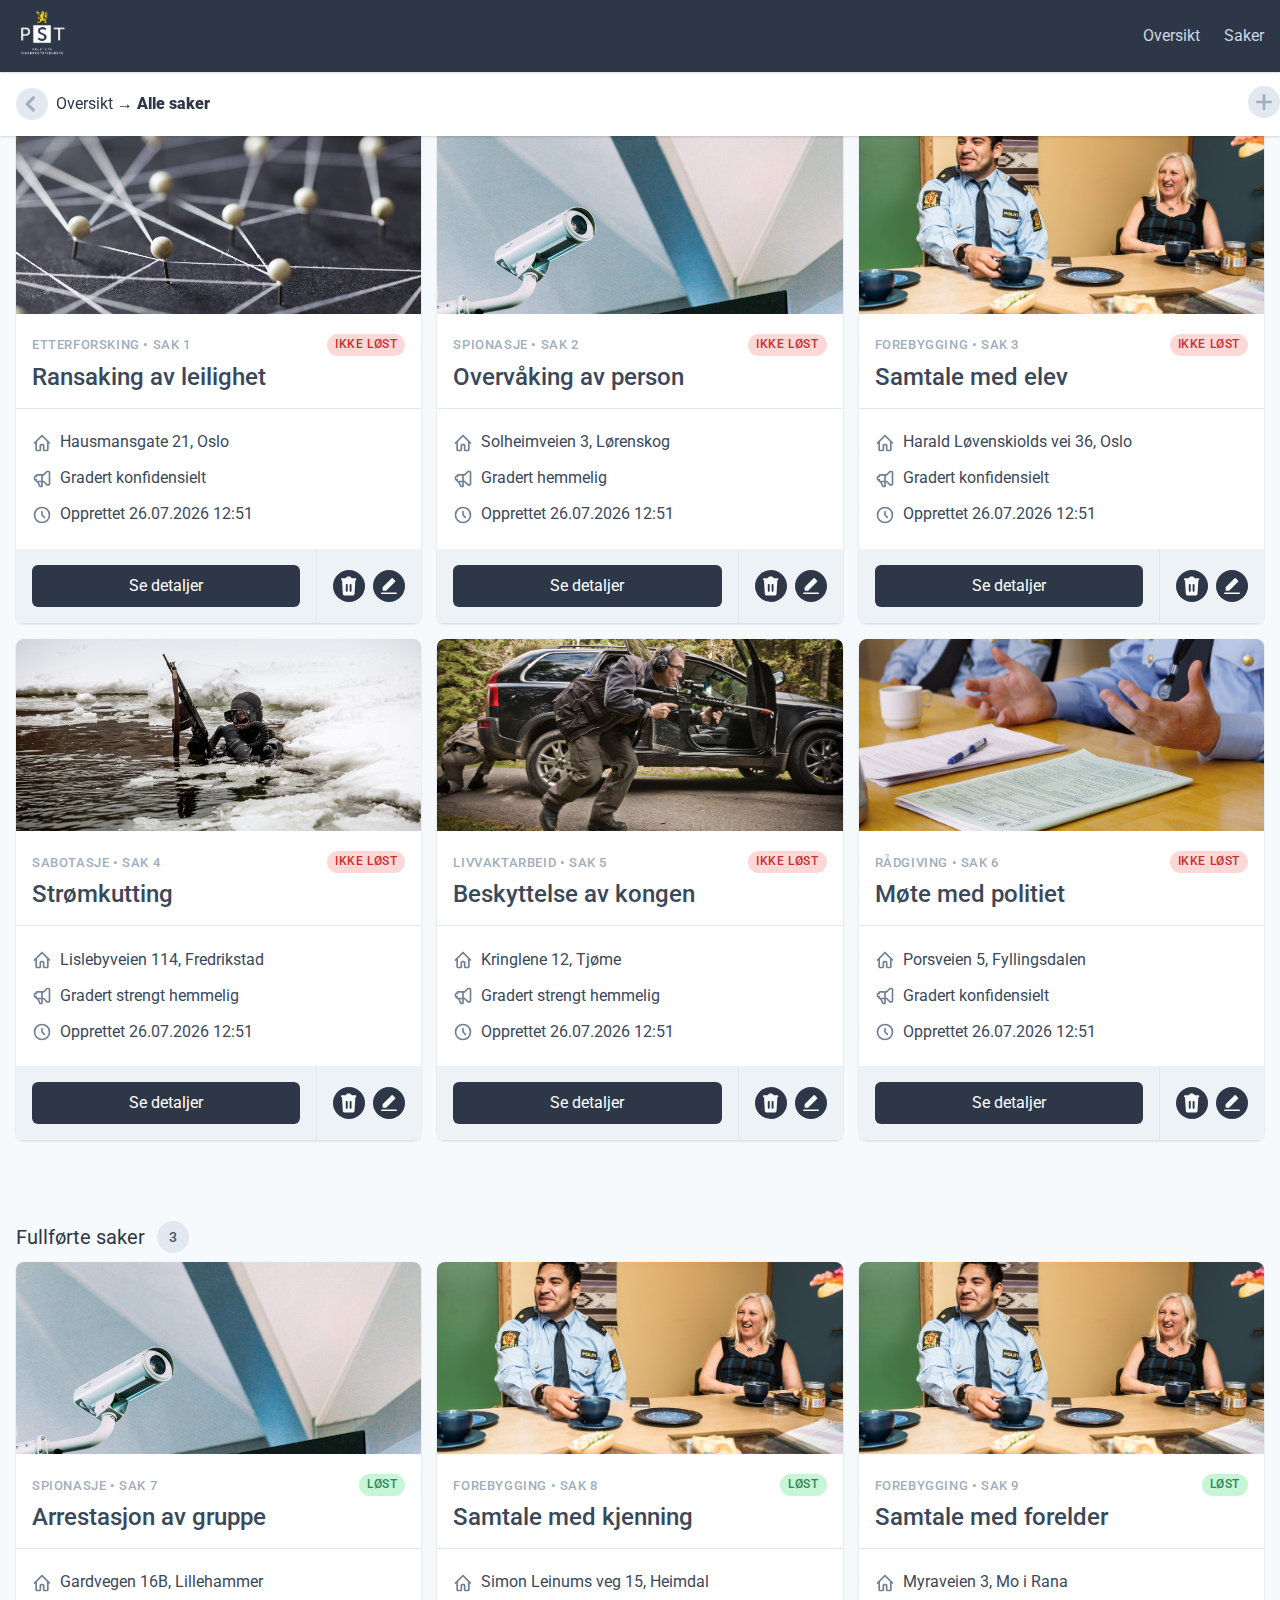
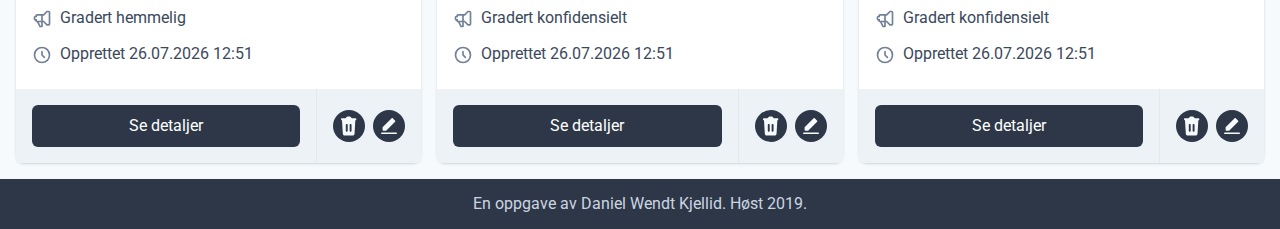
==== commit 07dc2819: "Final changes" ====
--- a/cards.html
+++ b/cards.html
@@ -18,7 +18,7 @@
                 <!-- created by DOM -->
             </div>
         <main>
-            <section class="container">
+            <section class="container cases-section">
                 <div class="flex items-center">
                     <h1 class="section-title">Aktive saker</h1>
                     <span class="section-count count-not-solved"><!-- count created by DOM --></span>
@@ -27,7 +27,7 @@
                     <!-- cards created by DOM -->
                 </div>
             </section>
-            <section class="container">
+            <section class="container cases-section">
                 <div class="flex items-center">
                     <h1 class="section-title">Fullførte saker</h1>
                     <span class="section-count count-solved"><!-- count created by DOM --></span>
--- a/css/style.css
+++ b/css/style.css
@@ -377,6 +377,7 @@
 body {
 	background-color: #F7FAFC;
   font-family: 'Roboto', sans-serif;
+  height: 100vh;
 }
 
 button[type=button] {
@@ -735,6 +736,10 @@
 * Body (> 375px): B
 **************************************************************************/
 
+.banner {
+  padding-top: 4.5rem;
+}
+
 /* annimation for fading in banner items */
 .banner-animation {
   animation-name: fadeIn;
@@ -1054,7 +1059,7 @@
 
 /* adds padding to section tags */
 .cases-section {
-  padding-top: 1.5rem;
+  padding-top: 4.5rem;
 }
 
 /**************************************************************************
@@ -1217,6 +1222,10 @@
 /**************************************************************************
 * Body (> 375px): M
 ***************************************************************************/
+
+.main {
+  padding-top: 4.5rem;
+}
 
 /* sets overflow hidden to body when modal is open to prevent that background is scrollable */
 .modal-open {
